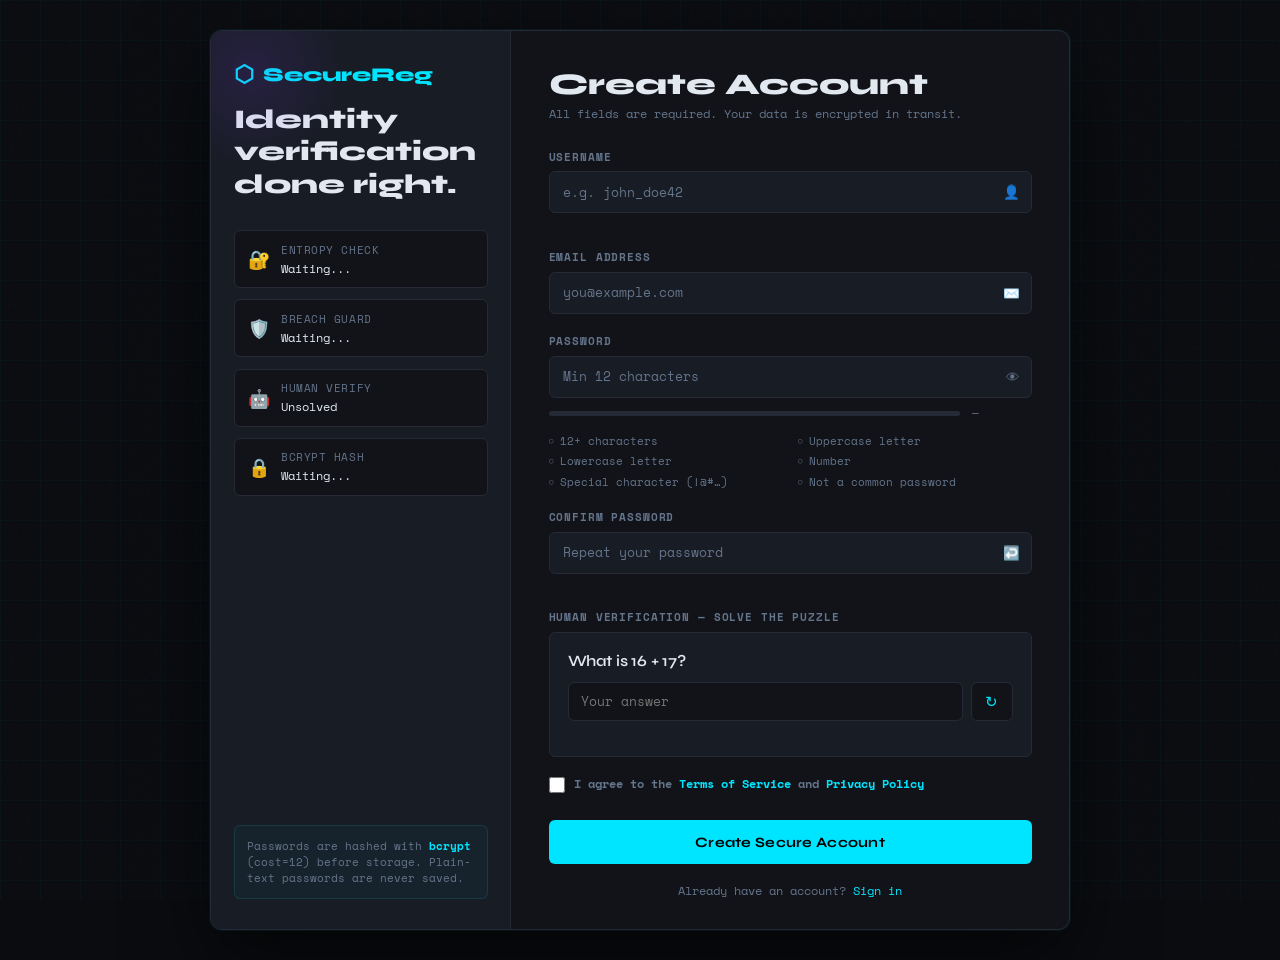
==== index.html @ 881c1a22 "Add files via upload" ====
<!DOCTYPE html>
<html lang="en">
<head>
  <meta charset="UTF-8" />
  <meta name="viewport" content="width=device-width, initial-scale=1.0"/>
  <title>SecureRegister — Create Account</title>
  <link rel="preconnect" href="https://fonts.googleapis.com">
  <link href="https://fonts.googleapis.com/css2?family=Space+Mono:wght@400;700&family=Syne:wght@400;600;800&display=swap" rel="stylesheet">
  <link rel="stylesheet" href="style.css" />
</head>
<body>
  <div class="noise"></div>
  <div class="grid-overlay"></div>

  <main class="container">
    <aside class="brand-panel">
      <div class="brand-top">
        <div class="logo">
          <span class="logo-icon">⬡</span>
          <span class="logo-text">SecureReg</span>
        </div>
        <p class="brand-tagline">Identity verification<br/>done right.</p>
      </div>

      <div class="security-badges">
        <div class="badge" id="badge-entropy">
          <span class="badge-icon">🔐</span>
          <div>
            <div class="badge-label">Entropy Check</div>
            <div class="badge-status" id="status-entropy">Waiting...</div>
          </div>
        </div>
        <div class="badge" id="badge-breach">
          <span class="badge-icon">🛡️</span>
          <div>
            <div class="badge-label">Breach Guard</div>
            <div class="badge-status" id="status-breach">Waiting...</div>
          </div>
        </div>
        <div class="badge" id="badge-captcha">
          <span class="badge-icon">🤖</span>
          <div>
            <div class="badge-label">Human Verify</div>
            <div class="badge-status" id="status-captcha">Waiting...</div>
          </div>
        </div>
        <div class="badge" id="badge-encrypt">
          <span class="badge-icon">🔒</span>
          <div>
            <div class="badge-label">bcrypt Hash</div>
            <div class="badge-status" id="status-encrypt">Waiting...</div>
          </div>
        </div>
      </div>

      <div class="policy-note">
        <p>Passwords are hashed with <strong>bcrypt</strong> (cost=12) before storage. Plain-text passwords are never saved.</p>
      </div>
    </aside>

    <section class="form-panel">
      <h1 class="form-title">Create Account</h1>
      <p class="form-subtitle">All fields are required. Your data is encrypted in transit.</p>

      <div id="alert-box" class="alert hidden"></div>

      <form id="register-form" novalidate autocomplete="off">

        <!-- Username -->
        <div class="field-group">
          <label for="username">Username</label>
          <div class="input-wrap">
            <input type="text" id="username" name="username"
              placeholder="e.g. john_doe42"
              minlength="3" maxlength="30"
              autocomplete="off" spellcheck="false" required/>
            <span class="input-icon">👤</span>
          </div>
          <div class="field-hint" id="username-hint"></div>
        </div>

        <!-- Email -->
        <div class="field-group">
          <label for="email">Email Address</label>
          <div class="input-wrap">
            <input type="email" id="email" name="email"
              placeholder="you@example.com"
              autocomplete="off" required/>
            <span class="input-icon">✉️</span>
          </div>
        </div>

        <!-- Password -->
        <div class="field-group">
          <label for="password">Password</label>
          <div class="input-wrap">
            <input type="password" id="password" name="password"
              placeholder="Min 12 characters"
              minlength="12" autocomplete="new-password" required/>
            <button type="button" class="toggle-pw" id="toggle-pw" aria-label="Toggle password visibility">👁</button>
          </div>
          <!-- Strength meter -->
          <div class="strength-bar-wrap">
            <div class="strength-bar" id="strength-bar">
              <div class="strength-fill" id="strength-fill"></div>
            </div>
            <span class="strength-label" id="strength-label">—</span>
          </div>
          <ul class="pw-criteria" id="pw-criteria">
            <li id="cr-length"   class="cr">12+ characters</li>
            <li id="cr-upper"    class="cr">Uppercase letter</li>
            <li id="cr-lower"    class="cr">Lowercase letter</li>
            <li id="cr-digit"    class="cr">Number</li>
            <li id="cr-special"  class="cr">Special character (!@#…)</li>
            <li id="cr-nocommon" class="cr">Not a common password</li>
          </ul>
        </div>

        <!-- Confirm Password -->
        <div class="field-group">
          <label for="confirm-password">Confirm Password</label>
          <div class="input-wrap">
            <input type="password" id="confirm-password" name="confirm-password"
              placeholder="Repeat your password"
              autocomplete="new-password" required/>
            <span class="input-icon" id="confirm-icon">↩️</span>
          </div>
          <div class="field-hint" id="confirm-hint"></div>
        </div>

        <!-- CAPTCHA -->
        <div class="field-group captcha-group">
          <label>Human Verification — Solve the puzzle</label>
          <div class="captcha-box" id="captcha-box">
            <div class="captcha-question" id="captcha-question">Loading…</div>
            <div class="captcha-input-row">
              <input type="text" id="captcha-answer" placeholder="Your answer"
                autocomplete="off" maxlength="20"/>
              <button type="button" id="captcha-refresh" title="New puzzle">↻</button>
            </div>
            <div class="captcha-hint" id="captcha-hint"></div>
          </div>
        </div>

        <!-- Terms -->
        <div class="field-group checkbox-group">
          <label class="checkbox-label">
            <input type="checkbox" id="terms" required/>
            <span>I agree to the <a href="#" class="link">Terms of Service</a> and <a href="#" class="link">Privacy Policy</a></span>
          </label>
        </div>

        <button type="submit" class="btn-submit" id="btn-submit">
          <span class="btn-text">Create Secure Account</span>
          <span class="btn-loader hidden" id="btn-loader">Creating…</span>
        </button>
      </form>

      <p class="login-link">Already have an account? <a href="login.html" class="link">Sign in</a></p>
    </section>
  </main>

  <!-- Success Modal -->
  <div class="modal-overlay hidden" id="success-modal">
    <div class="modal">
      <div class="modal-icon">✅</div>
      <h2>Account Created!</h2>
      <p id="modal-msg">Your account has been securely registered.</p>
      <div class="modal-detail" id="modal-detail"></div>
      <button class="btn-submit" onclick="goToLogin()">Continue</button>
    </div>
  </div>

  <script src="app.js"></script>
</body>
</html>
---- style.css ----
/* ─── Reset & Variables ─────────────────────────────────── */
*, *::before, *::after { box-sizing: border-box; margin: 0; padding: 0; }

:root {
  --bg:        #0a0c10;
  --surface:   #111318;
  --surface2:  #181c24;
  --border:    #252a36;
  --accent:    #00e5ff;
  --accent2:   #7c3aed;
  --danger:    #ff4757;
  --warn:      #ffa502;
  --ok:        #2ed573;
  --text:      #e2e8f0;
  --muted:     #64748b;
  --font-head: 'Syne', sans-serif;
  --font-mono: 'Space Mono', monospace;
  --radius:    6px;
  --transition: 0.2s ease;
}

html { font-size: 15px; scroll-behavior: smooth; }
body {
  background: var(--bg);
  color: var(--text);
  font-family: var(--font-mono);
  min-height: 100vh;
  display: flex;
  align-items: center;
  justify-content: center;
  padding: 2rem 1rem;
  position: relative;
  overflow-x: hidden;
}

/* ─── Texture layers ────────────────────────────────────── */
.noise {
  position: fixed; inset: 0; pointer-events: none; z-index: 0;
  background-image: url("data:image/svg+xml,%3Csvg viewBox='0 0 256 256' xmlns='http://www.w3.org/2000/svg'%3E%3Cfilter id='noise'%3E%3CfeTurbulence type='fractalNoise' baseFrequency='0.9' numOctaves='4' stitchTiles='stitch'/%3E%3C/filter%3E%3Crect width='100%25' height='100%25' filter='url(%23noise)' opacity='0.04'/%3E%3C/svg%3E");
  opacity: 0.5;
}
.grid-overlay {
  position: fixed; inset: 0; pointer-events: none; z-index: 0;
  background-image:
    linear-gradient(rgba(0,229,255,0.03) 1px, transparent 1px),
    linear-gradient(90deg, rgba(0,229,255,0.03) 1px, transparent 1px);
  background-size: 40px 40px;
}

/* ─── Layout ────────────────────────────────────────────── */
.container {
  position: relative; z-index: 1;
  display: grid;
  grid-template-columns: 300px 1fr;
  max-width: 860px; width: 100%;
  background: var(--surface);
  border: 1px solid var(--border);
  border-radius: 12px;
  overflow: hidden;
  box-shadow: 0 0 0 1px rgba(0,229,255,0.06), 0 32px 80px rgba(0,0,0,0.6);
  animation: slideUp 0.5s cubic-bezier(0.16,1,0.3,1) both;
}

@keyframes slideUp {
  from { opacity: 0; transform: translateY(30px); }
  to   { opacity: 1; transform: translateY(0); }
}

/* ─── Brand Panel ───────────────────────────────────────── */
.brand-panel {
  background: var(--surface2);
  border-right: 1px solid var(--border);
  padding: 2rem 1.5rem;
  display: flex;
  flex-direction: column;
  gap: 2rem;
  position: relative;
  overflow: hidden;
}
.brand-panel::before {
  content: '';
  position: absolute; top: -60px; left: -60px;
  width: 200px; height: 200px;
  background: radial-gradient(circle, rgba(124,58,237,0.15) 0%, transparent 70%);
  pointer-events: none;
}

.logo {
  display: flex; align-items: center; gap: 0.6rem;
  font-family: var(--font-head);
  font-size: 1.3rem; font-weight: 800;
  color: var(--accent);
}
.logo-icon { font-size: 1.5rem; }

.brand-tagline {
  font-family: var(--font-head);
  font-size: 1.8rem; font-weight: 800; line-height: 1.2;
  color: var(--text);
  margin-top: 1rem;
}

/* Security badges */
.security-badges { display: flex; flex-direction: column; gap: 0.75rem; }

.badge {
  display: flex; align-items: center; gap: 0.75rem;
  padding: 0.7rem 0.9rem;
  background: var(--surface);
  border: 1px solid var(--border);
  border-radius: var(--radius);
  transition: border-color var(--transition), box-shadow var(--transition);
}
.badge.active { border-color: var(--ok); box-shadow: 0 0 8px rgba(46,213,115,0.15); }
.badge.pending { border-color: var(--warn); box-shadow: 0 0 8px rgba(255,165,2,0.15); }
.badge-icon { font-size: 1.2rem; }
.badge-label { font-size: 0.7rem; color: var(--muted); letter-spacing: 0.05em; text-transform: uppercase; }
.badge-status { font-size: 0.78rem; color: var(--text); margin-top: 2px; }
.badge.active  .badge-status { color: var(--ok); }
.badge.pending .badge-status { color: var(--warn); }

.policy-note {
  margin-top: auto;
  padding: 0.8rem;
  background: rgba(0,229,255,0.04);
  border: 1px solid rgba(0,229,255,0.12);
  border-radius: var(--radius);
  font-size: 0.72rem;
  color: var(--muted);
  line-height: 1.5;
}
.policy-note strong { color: var(--accent); }

/* ─── Form Panel ────────────────────────────────────────── */
.form-panel {
  padding: 2.5rem 2.5rem 2rem;
  overflow-y: auto;
}

.form-title {
  font-family: var(--font-head);
  font-size: 2rem; font-weight: 800;
  color: var(--text);
  line-height: 1;
  margin-bottom: 0.4rem;
}
.form-subtitle {
  font-size: 0.78rem; color: var(--muted);
  margin-bottom: 1.8rem;
}

/* Alert */
.alert {
  padding: 0.8rem 1rem;
  border-radius: var(--radius);
  font-size: 0.8rem;
  margin-bottom: 1.2rem;
  border: 1px solid;
}
.alert.error   { background: rgba(255,71,87,0.1);  border-color: var(--danger); color: var(--danger); }
.alert.success { background: rgba(46,213,115,0.1); border-color: var(--ok);     color: var(--ok); }
.alert.info    { background: rgba(0,229,255,0.07); border-color: var(--accent);  color: var(--accent); }
.hidden { display: none !important; }

/* Field groups */
.field-group { margin-bottom: 1.3rem; }

label {
  display: block;
  font-size: 0.72rem; font-weight: 700;
  letter-spacing: 0.08em; text-transform: uppercase;
  color: var(--muted); margin-bottom: 0.45rem;
}

.input-wrap { position: relative; }
.input-wrap input {
  width: 100%; padding: 0.7rem 2.5rem 0.7rem 0.9rem;
  background: var(--surface2);
  border: 1px solid var(--border);
  border-radius: var(--radius);
  color: var(--text);
  font-family: var(--font-mono);
  font-size: 0.85rem;
  outline: none;
  transition: border-color var(--transition), box-shadow var(--transition);
}
.input-wrap input:focus {
  border-color: var(--accent);
  box-shadow: 0 0 0 3px rgba(0,229,255,0.08);
}
.input-wrap input::placeholder { color: var(--muted); }
.input-wrap input.error { border-color: var(--danger); }
.input-wrap input.valid { border-color: var(--ok); }

.input-icon, .toggle-pw {
  position: absolute; right: 0.75rem; top: 50%; transform: translateY(-50%);
  font-size: 0.9rem; pointer-events: none;
}
.toggle-pw {
  background: none; border: none; cursor: pointer; pointer-events: all;
  color: var(--muted); transition: color var(--transition);
}
.toggle-pw:hover { color: var(--accent); }

.field-hint {
  font-size: 0.72rem; margin-top: 0.35rem; min-height: 1em;
  color: var(--muted);
}
.field-hint.ok  { color: var(--ok); }
.field-hint.err { color: var(--danger); }

/* Strength bar */
.strength-bar-wrap {
  display: flex; align-items: center; gap: 0.75rem; margin-top: 0.5rem;
}
.strength-bar {
  flex: 1; height: 5px; background: var(--border); border-radius: 99px; overflow: hidden;
}
.strength-fill {
  height: 100%; width: 0%;
  border-radius: 99px;
  transition: width 0.4s ease, background 0.4s ease;
}
.strength-label { font-size: 0.7rem; color: var(--muted); min-width: 60px; }

/* Password criteria */
.pw-criteria {
  list-style: none; margin-top: 0.75rem;
  display: grid; grid-template-columns: 1fr 1fr; gap: 0.3rem 1rem;
}
.cr {
  font-size: 0.71rem; color: var(--muted);
  padding-left: 1.1em; position: relative;
  transition: color var(--transition);
}
.cr::before {
  content: '○';
  position: absolute; left: 0;
  font-size: 0.65rem;
}
.cr.met { color: var(--ok); }
.cr.met::before { content: '●'; }
.cr.fail { color: var(--danger); }
.cr.fail::before { content: '✕'; }

/* CAPTCHA */
.captcha-group { }
.captcha-box {
  background: var(--surface2);
  border: 1px solid var(--border);
  border-radius: var(--radius);
  padding: 1.2rem;
}
.captcha-question {
  font-family: var(--font-head);
  font-size: 1.05rem; font-weight: 600;
  color: var(--text); margin-bottom: 0.8rem;
  letter-spacing: -0.01em;
}
.captcha-input-row {
  display: flex; gap: 0.5rem;
}
.captcha-input-row input {
  flex: 1; padding: 0.6rem 0.8rem;
  background: var(--surface);
  border: 1px solid var(--border);
  border-radius: var(--radius);
  color: var(--text);
  font-family: var(--font-mono);
  font-size: 0.85rem;
  outline: none;
  transition: border-color var(--transition);
}
.captcha-input-row input:focus { border-color: var(--accent); }
#captcha-refresh {
  padding: 0.6rem 0.9rem;
  background: var(--surface);
  border: 1px solid var(--border);
  border-radius: var(--radius);
  color: var(--accent); cursor: pointer;
  font-size: 1rem;
  transition: background var(--transition), border-color var(--transition);
}
#captcha-refresh:hover { background: var(--border); border-color: var(--accent); }
.captcha-hint { font-size: 0.71rem; margin-top: 0.4rem; min-height: 1em; }
.captcha-hint.ok  { color: var(--ok); }
.captcha-hint.err { color: var(--danger); }

/* Checkbox */
.checkbox-group { }
.checkbox-label {
  display: flex; align-items: flex-start; gap: 0.6rem;
  cursor: pointer; font-size: 0.78rem; color: var(--muted); line-height: 1.4;
  text-transform: none; letter-spacing: 0;
}
.checkbox-label input[type="checkbox"] {
  width: 16px; height: 16px; accent-color: var(--accent);
  cursor: pointer; flex-shrink: 0; margin-top: 1px;
}
.link { color: var(--accent); text-decoration: none; }
.link:hover { text-decoration: underline; }

/* Submit button */
.btn-submit {
  width: 100%; padding: 0.9rem;
  background: var(--accent);
  color: #000;
  border: none; border-radius: var(--radius);
  font-family: var(--font-head);
  font-size: 0.95rem; font-weight: 700;
  cursor: pointer; letter-spacing: 0.02em;
  transition: opacity var(--transition), transform var(--transition), box-shadow var(--transition);
  margin-top: 0.5rem;
}
.btn-submit:hover { opacity: 0.9; transform: translateY(-1px); box-shadow: 0 6px 20px rgba(0,229,255,0.25); }
.btn-submit:active { transform: translateY(0); }
.btn-submit:disabled { opacity: 0.5; cursor: not-allowed; transform: none; }

.login-link {
  text-align: center; font-size: 0.78rem; color: var(--muted); margin-top: 1.2rem;
}

/* ─── Success Modal ──────────────────────────────────────── */
.modal-overlay {
  position: fixed; inset: 0; z-index: 100;
  background: rgba(0,0,0,0.75); backdrop-filter: blur(4px);
  display: flex; align-items: center; justify-content: center;
  animation: fadeIn 0.25s ease;
}
@keyframes fadeIn { from { opacity: 0; } to { opacity: 1; } }

.modal {
  background: var(--surface);
  border: 1px solid var(--ok);
  border-radius: 12px;
  padding: 2.5rem 2rem;
  max-width: 380px; width: 90%;
  text-align: center;
  box-shadow: 0 0 40px rgba(46,213,115,0.15);
  animation: popIn 0.35s cubic-bezier(0.16,1,0.3,1);
}
@keyframes popIn { from { transform: scale(0.9); opacity: 0; } to { transform: scale(1); opacity: 1; } }
.modal-icon { font-size: 2.5rem; margin-bottom: 0.8rem; }
.modal h2 { font-family: var(--font-head); font-size: 1.5rem; margin-bottom: 0.5rem; }
.modal p { font-size: 0.85rem; color: var(--muted); margin-bottom: 1rem; }
.modal-detail {
  background: var(--surface2);
  border: 1px solid var(--border);
  border-radius: var(--radius);
  padding: 0.8rem 1rem;
  font-size: 0.75rem; color: var(--muted); text-align: left;
  margin-bottom: 1.2rem; line-height: 1.7;
}
.modal-detail strong { color: var(--accent); }

/* ─── Success Page ─────────────────────────────────────── */
.success-content {
  text-align: center;
  padding: 2rem 0;
}

.success-icon {
  font-size: 4rem;
  margin-bottom: 1.5rem;
  animation: bounce 0.6s ease-out;
}

@keyframes bounce {
  0% { transform: scale(0.8); opacity: 0; }
  50% { transform: scale(1.1); }
  100% { transform: scale(1); opacity: 1; }
}

.success-details {
  background: var(--surface2);
  border: 1px solid var(--border);
  border-radius: var(--radius);
  padding: 1.5rem;
  margin: 2rem 0;
  text-align: left;
}

.detail-item {
  display: flex;
  justify-content: space-between;
  align-items: center;
  padding: 0.8rem 0;
  border-bottom: 1px solid var(--border);
}

.detail-item:last-child {
  border-bottom: none;
}

.detail-label {
  color: var(--muted);
  font-weight: 600;
}

.detail-value {
  color: var(--text);
  font-weight: 400;
}

.detail-value.success {
  color: var(--ok);
  font-weight: 600;
}

.action-buttons {
  margin: 2rem 0;
}

.action-buttons .btn-submit {
  margin: 0 auto;
  display: inline-block;
  min-width: 200px;
}

/* ─── Responsive ────────────────────────────────────────── */
@media (max-width: 700px) {
  .container { grid-template-columns: 1fr; }
  .brand-panel { border-right: none; border-bottom: 1px solid var(--border); padding: 1.5rem; }
  .brand-tagline { font-size: 1.4rem; }
  .security-badges { display: grid; grid-template-columns: 1fr 1fr; }
  .form-panel { padding: 1.5rem; }
  .pw-criteria { grid-template-columns: 1fr; }
  .success-icon { font-size: 3rem; }
  .detail-item { flex-direction: column; align-items: flex-start; gap: 0.5rem; }
}
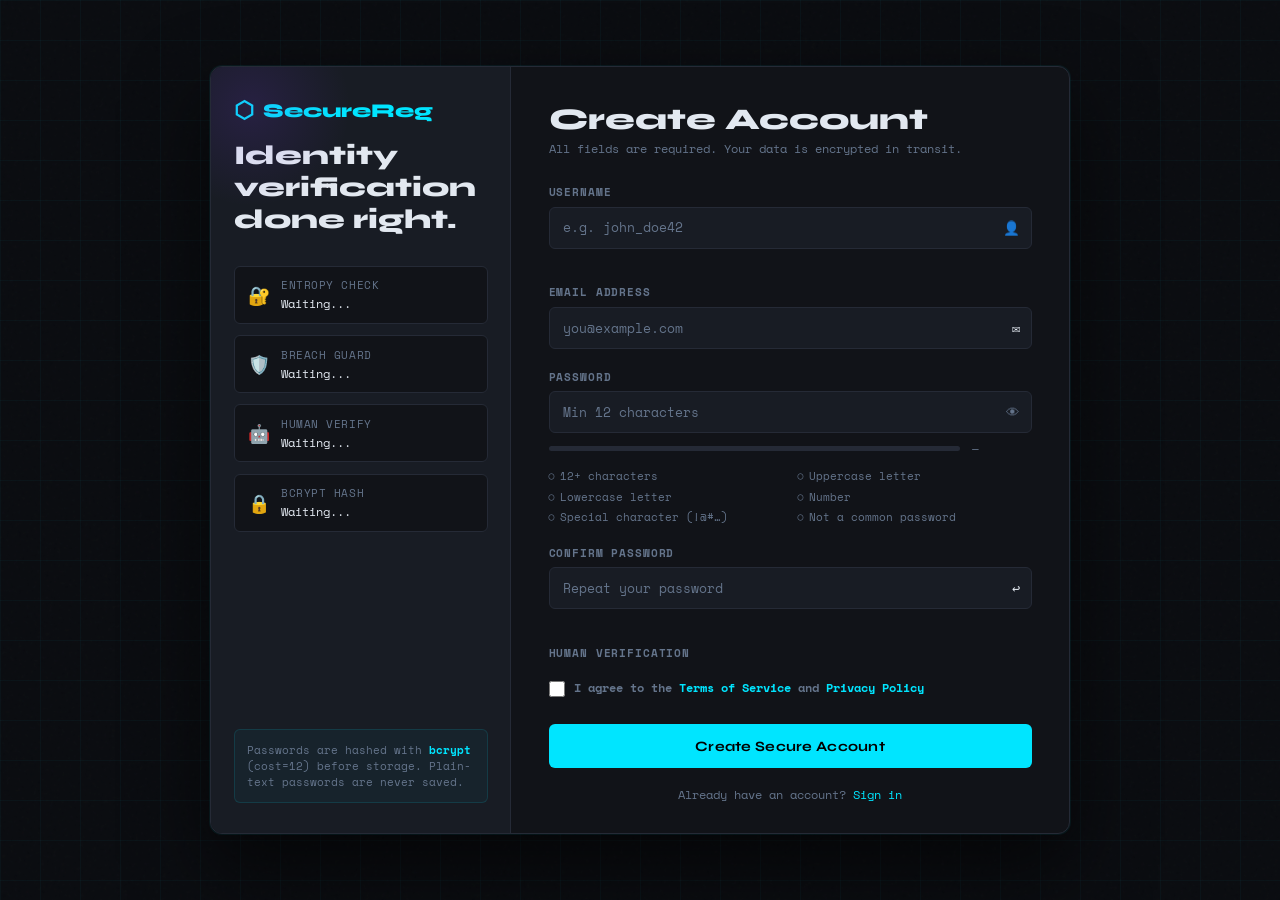
==== commit 969dc00a: "Update index.html" ====
--- a/index.html
+++ b/index.html
@@ -4,6 +4,7 @@
   <meta charset="UTF-8" />
   <meta name="viewport" content="width=device-width, initial-scale=1.0"/>
   <title>SecureRegister — Create Account</title>
+  <script src="https://www.google.com/recaptcha/api.js" async defer></script>
   <link rel="preconnect" href="https://fonts.googleapis.com">
   <link href="https://fonts.googleapis.com/css2?family=Space+Mono:wght@400;700&family=Syne:wght@400;600;800&display=swap" rel="stylesheet">
   <link rel="stylesheet" href="style.css" />
@@ -130,18 +131,35 @@
 
         <!-- CAPTCHA -->
         <div class="field-group captcha-group">
-          <label>Human Verification — Solve the puzzle</label>
-          <div class="captcha-box" id="captcha-box">
-            <div class="captcha-question" id="captcha-question">Loading…</div>
-            <div class="captcha-input-row">
-              <input type="text" id="captcha-answer" placeholder="Your answer"
-                autocomplete="off" maxlength="20"/>
-              <button type="button" id="captcha-refresh" title="New puzzle">↻</button>
-            </div>
-            <div class="captcha-hint" id="captcha-hint"></div>
-          </div>
-        </div>
+  <label>Human Verification</label>
+  <div class="g-recaptcha" data-sitekey="6LdZQLAsAAAAADP6c3ZXerC3kV2etjbyl6ZiAFyc"></div>
+</div>
+<script>
+document.getElementById("register-form").addEventListener("submit", function(e) {
 
+  const password = document.getElementById("password").value;
+  const confirmPassword = document.getElementById("confirm-password").value;
+  const captchaResponse = grecaptcha.getResponse();
+
+  // Password check
+  if (password !== confirmPassword) {
+    e.preventDefault();
+    alert("Passwords do not match!");
+    return;
+  }
+
+  // CAPTCHA check
+  if (captchaResponse.length === 0) {
+    e.preventDefault();
+    alert("Please verify that you are not a robot.");
+    document.getElementById("status").textContent = "Captcha Failed ❌";
+    return;
+  }
+
+  // Success
+  document.getElementById("status").textContent = "Captcha Verified ✅";
+});
+</script>
         <!-- Terms -->
         <div class="field-group checkbox-group">
           <label class="checkbox-label">
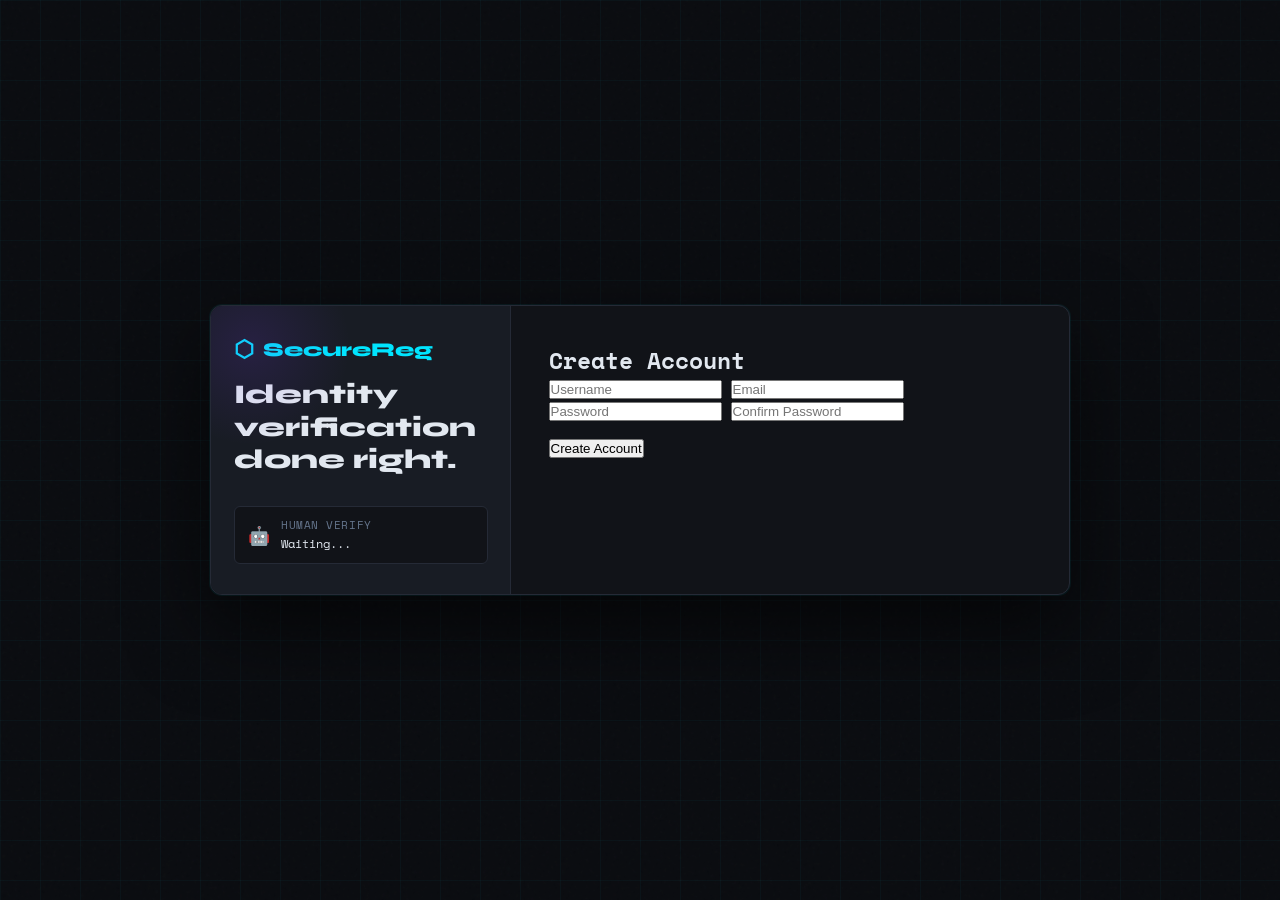
==== commit 25eeaf66: "Update index.html" ====
--- a/index.html
+++ b/index.html
@@ -4,16 +4,22 @@
   <meta charset="UTF-8" />
   <meta name="viewport" content="width=device-width, initial-scale=1.0"/>
   <title>SecureRegister — Create Account</title>
+
+  <!-- Google reCAPTCHA -->
   <script src="https://www.google.com/recaptcha/api.js" async defer></script>
+
   <link rel="preconnect" href="https://fonts.googleapis.com">
   <link href="https://fonts.googleapis.com/css2?family=Space+Mono:wght@400;700&family=Syne:wght@400;600;800&display=swap" rel="stylesheet">
   <link rel="stylesheet" href="style.css" />
 </head>
+
 <body>
   <div class="noise"></div>
   <div class="grid-overlay"></div>
 
   <main class="container">
+    
+    <!-- LEFT PANEL -->
     <aside class="brand-panel">
       <div class="brand-top">
         <div class="logo">
@@ -24,171 +30,68 @@
       </div>
 
       <div class="security-badges">
-        <div class="badge" id="badge-entropy">
-          <span class="badge-icon">🔐</span>
-          <div>
-            <div class="badge-label">Entropy Check</div>
-            <div class="badge-status" id="status-entropy">Waiting...</div>
-          </div>
-        </div>
-        <div class="badge" id="badge-breach">
-          <span class="badge-icon">🛡️</span>
-          <div>
-            <div class="badge-label">Breach Guard</div>
-            <div class="badge-status" id="status-breach">Waiting...</div>
-          </div>
-        </div>
-        <div class="badge" id="badge-captcha">
+        <div class="badge">
           <span class="badge-icon">🤖</span>
           <div>
             <div class="badge-label">Human Verify</div>
             <div class="badge-status" id="status-captcha">Waiting...</div>
           </div>
         </div>
-        <div class="badge" id="badge-encrypt">
-          <span class="badge-icon">🔒</span>
-          <div>
-            <div class="badge-label">bcrypt Hash</div>
-            <div class="badge-status" id="status-encrypt">Waiting...</div>
-          </div>
-        </div>
-      </div>
-
-      <div class="policy-note">
-        <p>Passwords are hashed with <strong>bcrypt</strong> (cost=12) before storage. Plain-text passwords are never saved.</p>
       </div>
     </aside>
 
+    <!-- FORM -->
     <section class="form-panel">
-      <h1 class="form-title">Create Account</h1>
-      <p class="form-subtitle">All fields are required. Your data is encrypted in transit.</p>
+      <h1>Create Account</h1>
 
-      <div id="alert-box" class="alert hidden"></div>
+      <form id="register-form">
 
-      <form id="register-form" novalidate autocomplete="off">
+        <input type="text" id="username" placeholder="Username" required>
+        <input type="email" id="email" placeholder="Email" required>
 
-        <!-- Username -->
-        <div class="field-group">
-          <label for="username">Username</label>
-          <div class="input-wrap">
-            <input type="text" id="username" name="username"
-              placeholder="e.g. john_doe42"
-              minlength="3" maxlength="30"
-              autocomplete="off" spellcheck="false" required/>
-            <span class="input-icon">👤</span>
-          </div>
-          <div class="field-hint" id="username-hint"></div>
-        </div>
+        <input type="password" id="password" placeholder="Password" required>
+        <input type="password" id="confirm-password" placeholder="Confirm Password" required>
 
-        <!-- Email -->
-        <div class="field-group">
-          <label for="email">Email Address</label>
-          <div class="input-wrap">
-            <input type="email" id="email" name="email"
-              placeholder="you@example.com"
-              autocomplete="off" required/>
-            <span class="input-icon">✉️</span>
+        <!-- ✅ CAPTCHA -->
+        <div style="margin: 15px 0;">
+          <div class="g-recaptcha"
+               data-sitekey="6LdZQLAsAAAAADP6c3ZXerC3kV2etjbyl6ZiAFyc">
           </div>
         </div>
 
-        <!-- Password -->
-        <div class="field-group">
-          <label for="password">Password</label>
-          <div class="input-wrap">
-            <input type="password" id="password" name="password"
-              placeholder="Min 12 characters"
-              minlength="12" autocomplete="new-password" required/>
-            <button type="button" class="toggle-pw" id="toggle-pw" aria-label="Toggle password visibility">👁</button>
-          </div>
-          <!-- Strength meter -->
-          <div class="strength-bar-wrap">
-            <div class="strength-bar" id="strength-bar">
-              <div class="strength-fill" id="strength-fill"></div>
-            </div>
-            <span class="strength-label" id="strength-label">—</span>
-          </div>
-          <ul class="pw-criteria" id="pw-criteria">
-            <li id="cr-length"   class="cr">12+ characters</li>
-            <li id="cr-upper"    class="cr">Uppercase letter</li>
-            <li id="cr-lower"    class="cr">Lowercase letter</li>
-            <li id="cr-digit"    class="cr">Number</li>
-            <li id="cr-special"  class="cr">Special character (!@#…)</li>
-            <li id="cr-nocommon" class="cr">Not a common password</li>
-          </ul>
-        </div>
-
-        <!-- Confirm Password -->
-        <div class="field-group">
-          <label for="confirm-password">Confirm Password</label>
-          <div class="input-wrap">
-            <input type="password" id="confirm-password" name="confirm-password"
-              placeholder="Repeat your password"
-              autocomplete="new-password" required/>
-            <span class="input-icon" id="confirm-icon">↩️</span>
-          </div>
-          <div class="field-hint" id="confirm-hint"></div>
-        </div>
-
-        <!-- CAPTCHA -->
-        <div class="field-group captcha-group">
-  <label>Human Verification</label>
-  <div class="g-recaptcha" data-sitekey="6LdZQLAsAAAAADP6c3ZXerC3kV2etjbyl6ZiAFyc"></div>
-</div>
-<script>
-document.getElementById("register-form").addEventListener("submit", function(e) {
-
-  const password = document.getElementById("password").value;
-  const confirmPassword = document.getElementById("confirm-password").value;
-  const captchaResponse = grecaptcha.getResponse();
-
-  // Password check
-  if (password !== confirmPassword) {
-    e.preventDefault();
-    alert("Passwords do not match!");
-    return;
-  }
-
-  // CAPTCHA check
-  if (captchaResponse.length === 0) {
-    e.preventDefault();
-    alert("Please verify that you are not a robot.");
-    document.getElementById("status").textContent = "Captcha Failed ❌";
-    return;
-  }
-
-  // Success
-  document.getElementById("status").textContent = "Captcha Verified ✅";
-});
-</script>
-        <!-- Terms -->
-        <div class="field-group checkbox-group">
-          <label class="checkbox-label">
-            <input type="checkbox" id="terms" required/>
-            <span>I agree to the <a href="#" class="link">Terms of Service</a> and <a href="#" class="link">Privacy Policy</a></span>
-          </label>
-        </div>
-
-        <button type="submit" class="btn-submit" id="btn-submit">
-          <span class="btn-text">Create Secure Account</span>
-          <span class="btn-loader hidden" id="btn-loader">Creating…</span>
-        </button>
+        <button type="submit">Create Account</button>
       </form>
 
-      <p class="login-link">Already have an account? <a href="login.html" class="link">Sign in</a></p>
     </section>
   </main>
 
-  <!-- Success Modal -->
-  <div class="modal-overlay hidden" id="success-modal">
-    <div class="modal">
-      <div class="modal-icon">✅</div>
-      <h2>Account Created!</h2>
-      <p id="modal-msg">Your account has been securely registered.</p>
-      <div class="modal-detail" id="modal-detail"></div>
-      <button class="btn-submit" onclick="goToLogin()">Continue</button>
-    </div>
-  </div>
+  <!-- ✅ SCRIPT AT BOTTOM -->
+  <script>
+    document.getElementById("register-form").addEventListener("submit", function(e) {
 
-  <script src="app.js"></script>
+      const password = document.getElementById("password").value;
+      const confirmPassword = document.getElementById("confirm-password").value;
+      const captchaResponse = grecaptcha.getResponse();
+
+      // Password check
+      if (password !== confirmPassword) {
+        e.preventDefault();
+        alert("Passwords do not match!");
+        return;
+      }
+
+      // CAPTCHA check
+      if (captchaResponse.length === 0) {
+        e.preventDefault();
+        alert("Please verify that you are not a robot.");
+        document.getElementById("status-captcha").textContent = "Failed ❌";
+        return;
+      }
+
+      // Success
+      document.getElementById("status-captcha").textContent = "Verified ✅";
+    });
+  </script>
+
 </body>
 </html>
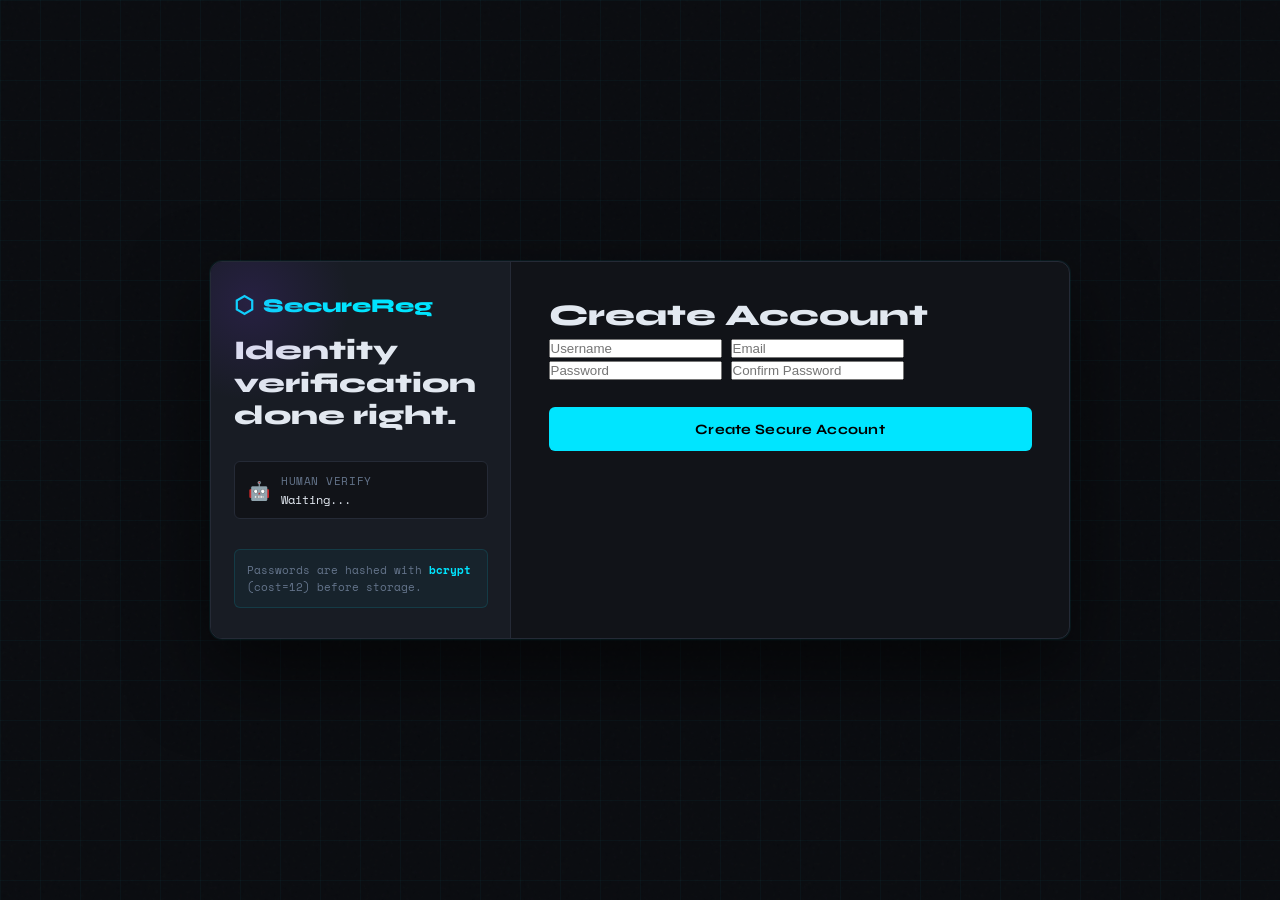
==== commit 88268600: "Update index.html" ====
--- a/index.html
+++ b/index.html
@@ -5,7 +5,7 @@
   <meta name="viewport" content="width=device-width, initial-scale=1.0"/>
   <title>SecureRegister — Create Account</title>
 
-  <!-- Google reCAPTCHA -->
+  <!-- ✅ Google reCAPTCHA -->
   <script src="https://www.google.com/recaptcha/api.js" async defer></script>
 
   <link rel="preconnect" href="https://fonts.googleapis.com">
@@ -18,7 +18,7 @@
   <div class="grid-overlay"></div>
 
   <main class="container">
-    
+
     <!-- LEFT PANEL -->
     <aside class="brand-panel">
       <div class="brand-top">
@@ -30,7 +30,7 @@
       </div>
 
       <div class="security-badges">
-        <div class="badge">
+        <div class="badge" id="badge-captcha">
           <span class="badge-icon">🤖</span>
           <div>
             <div class="badge-label">Human Verify</div>
@@ -38,34 +38,44 @@
           </div>
         </div>
       </div>
+
+      <div class="policy-note">
+        <p>Passwords are hashed with <strong>bcrypt</strong> (cost=12) before storage.</p>
+      </div>
     </aside>
 
     <!-- FORM -->
     <section class="form-panel">
-      <h1>Create Account</h1>
+      <h1 class="form-title">Create Account</h1>
 
-      <form id="register-form">
+      <form id="register-form" novalidate autocomplete="off">
 
+        <!-- Username -->
         <input type="text" id="username" placeholder="Username" required>
+
+        <!-- Email -->
         <input type="email" id="email" placeholder="Email" required>
 
+        <!-- Password -->
         <input type="password" id="password" placeholder="Password" required>
+
+        <!-- Confirm Password -->
         <input type="password" id="confirm-password" placeholder="Confirm Password" required>
 
         <!-- ✅ CAPTCHA -->
-        <div style="margin: 15px 0;">
+        <div style="margin: 20px 0;">
           <div class="g-recaptcha"
-               data-sitekey="6LdZQLAsAAAAADP6c3ZXerC3kV2etjbyl6ZiAFyc">
+               data-sitekey="6Lf5RbAsAAAAAJFyfptQEe0W2c1t9tNc-6fuq2d-">
           </div>
         </div>
 
-        <button type="submit">Create Account</button>
+        <button type="submit" class="btn-submit">Create Secure Account</button>
       </form>
+    </section>
 
-    </section>
   </main>
 
-  <!-- ✅ SCRIPT AT BOTTOM -->
+  <!-- ✅ SCRIPT -->
   <script>
     document.getElementById("register-form").addEventListener("submit", function(e) {
 
